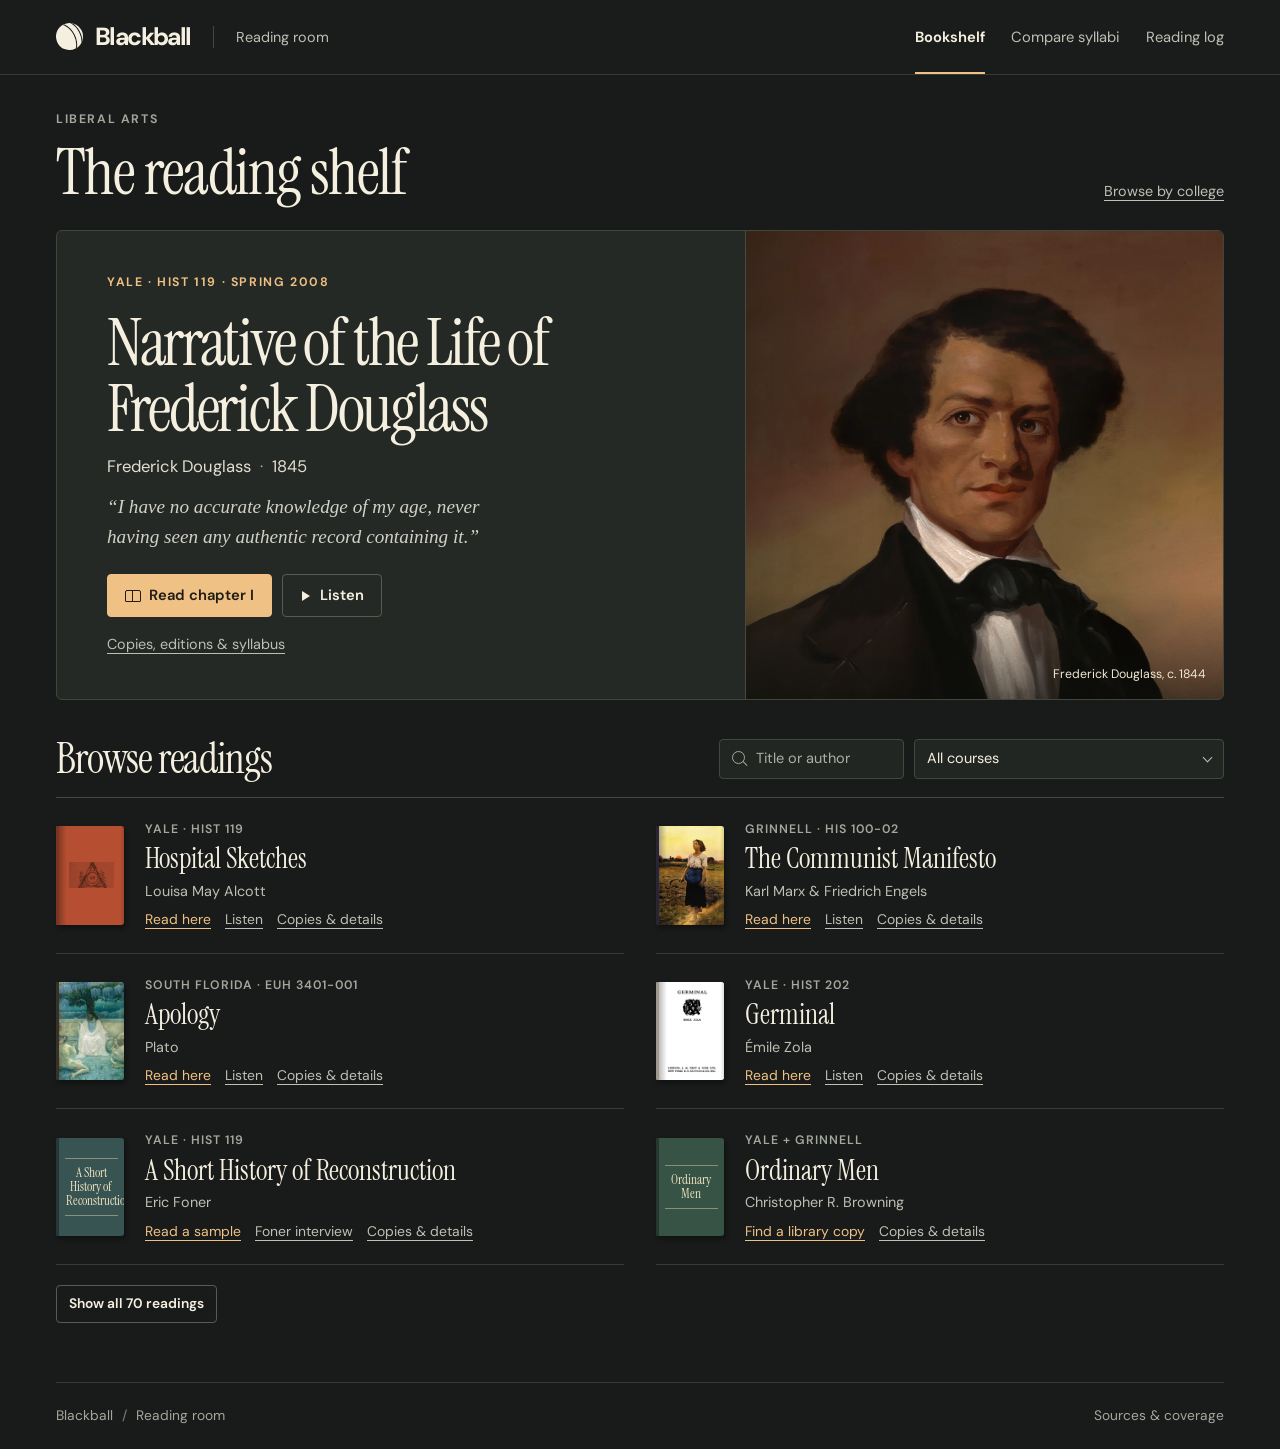
==== reading-room/web/index.html @ b0031fc2 "Add editable Blackball Reading Room source and evidence tables" ====
<!doctype html>
<html lang="en">
<head>
<meta charset="utf-8">
<meta name="viewport" content="width=device-width,initial-scale=1">
<meta name="theme-color" content="#181b1a">
<title>Blackball · Reading room</title>
<meta name="description" content="Open a reading assigned in a college history course. Read, listen, compare the syllabi and keep your place.">
<link rel="preload" href="assets/instrument.ttf" as="font" type="font/ttf" crossorigin>
<link rel="stylesheet" href="style.css">
<script defer src="paths.js"></script>
<script defer src="app.js"></script>
</head>
<body>
<a class="skip" href="#content">Skip to content</a>
<header class="masthead"><div class="wrap mast-inner">
<a class="brand" href="#shelf" aria-label="Blackball bookshelf"><span class="brandmark" aria-hidden="true"></span><b>Blackball</b></a><span class="brand-section">Reading room</span>
<nav aria-label="Main navigation"><a href="#shelf" data-nav="shelf">Bookshelf</a><a href="#compare" data-nav="compare">Compare syllabi</a><a href="#log" data-nav="log">Reading log</a></nav>
</div></header>
<main id="content" class="wrap" tabindex="-1">
<section class="loading"><p class="kicker">Liberal arts</p><h1>The reading shelf</h1><p>Opening the bookshelf…</p><a class="textlink" href="https://pressbooks.library.torontomu.ca/narrativeofthelifeoffrederickdouglass/chapter/1/">Read Frederick Douglass · Chapter I</a></section>
<noscript><p>Start in a free web edition.</p><p><a href="https://classics.mit.edu/Plato/apology.html">Plato’s Apology</a> · <a href="https://www.marxists.org/archive/marx/works/1848/communist-manifesto/ch01.htm">The Communist Manifesto</a> · <a href="https://www.gutenberg.org/cache/epub/3837/pg3837-images.html#chap01">Hospital Sketches</a> · <a href="https://standardebooks.org/ebooks/emile-zola/germinal/havelock-ellis/text/chapter-1-1">Germinal</a></p></noscript>
</main>
<footer class="wrap footer"><a href="#shelf">Blackball <span> / </span> Reading room</a><a href="#sources">Sources &amp; coverage</a></footer>
<div id="notice" class="notice" role="status" aria-live="polite"></div>
</body></html>
---- reading-room/web/style.css ----
@font-face {
  font-family:Instrument;
  src:url('assets/instrument.ttf') format('truetype');
  font-display:swap;
}
@font-face {
  font-family:'DM Sans';
  src:url('assets/dmsans.ttf') format('truetype');
  font-weight:100 900;
  font-display:swap;
}
:root {
  color-scheme:dark;
  --body:#181b1a;
  --panel:#222624;
  --raised:#2b302c;
  --paper:#f4efdf;
  --muted:#bdc0b4;
  --dim:#a3a89c;
  --gold:#efc184;
  --border:#42483f;
  --line:#363b35;
  --serif:Instrument,Georgia,serif;
  --sans:'DM Sans',Arial,sans-serif;
}
* {
  box-sizing:border-box;
}
html {
  scroll-padding-top:1.2rem;
}
body {
  margin:0;
  background:var(--body);
  color:var(--paper);
  font:1rem/1.55 var(--sans);
  -webkit-font-smoothing:antialiased;
}
body,button,input,select,textarea {
  font-family:var(--sans);
}
a {
  color:inherit;
}
button,input,select,textarea {
  font-size:1rem;
}
button,a,select,summary,input[type=date] {
  -webkit-tap-highlight-color:transparent;
}
button,select,summary {
  cursor:pointer;
}
a:focus-visible,button:focus-visible,select:focus-visible,summary:focus-visible,input:focus-visible,textarea:focus-visible {
  outline:3px solid #f4be75;
  outline-offset:4px;
}
button {
  color:inherit;
}
button:disabled {
  opacity:.43;
  cursor:default;
}
.wrap {
  width:min(1168px,calc(100% - 88px));
  margin-inline:auto;
}
.masthead {
  border-bottom:1px solid var(--line);
  background:#191c1a;
}
.mast-inner {
  min-height:74px;
  display:flex;
  align-items:center;
  gap:22px;
}
.brand {
  display:inline-flex;
  align-items:center;
  gap:12px;
  text-decoration:none;
  font-size:1.55rem;
  letter-spacing:-.065em;
}
.brand b {
  font-weight:740;
}
.brandmark {
  width:27px;
  height:27px;
  border-radius:50%;
  background:var(--paper);
  display:inline-block;
  position:relative;
  overflow:hidden;
  transform:rotate(-27deg);
}
.brandmark:before,.brandmark:after {
  content:"";
  position:absolute;
  border:1.2px solid var(--body);
  width:28px;
  height:36px;
  border-radius:50%;
  top:-5px;
  left:-11px;
}
.brandmark:after {
  left:-5px;
}
.brand-section {
  border-left:1px solid var(--border);
  padding-left:22px;
  color:var(--muted);
  font-size:.9rem;
}
.mast-inner nav {
  margin-left:auto;
  display:flex;
  align-self:stretch;
  gap:26px;
  white-space:nowrap;
}
.mast-inner nav a {
  display:flex;
  align-items:center;
  text-decoration:none;
  font-size:.92rem;
  color:var(--muted);
  position:relative;
}
.mast-inner nav a[aria-current] {
  color:var(--paper);
  font-weight:650;
}
.mast-inner nav a[aria-current]:after {
  content:"";
  height:2px;
  background:var(--gold);
  position:absolute;
  bottom:0;
  left:0;
  right:0;
}
.skip {
  position:absolute;
  left:-10000px;
  top:8px;
}
.skip:focus {
  left:10px;
  z-index:6;
  background:var(--paper);
  color:var(--body);
  padding:8px;
}
.kicker,.overline {
  font-weight:650;
  font-size:.77rem;
  letter-spacing:.13em;
  text-transform:uppercase;
  color:var(--gold);
  margin:0 0 9px;
}
.kicker {
  color:var(--dim);
}
.kicker span {
  color:var(--border);
  padding-inline:6px;
}
h1,h2,h3,p {
  margin:0;
}
h1,h2,h3 {
  line-height:1.08;
}
h1,h2,.display {
  font-family:var(--serif);
  font-weight:400;
  letter-spacing:-.025em;
}
h1 {
  font-size:clamp(3rem,5vw,4.35rem);
}
h2 {
  font-size:clamp(2rem,3.4vw,3rem);
}
h3 {
  font-weight:550;
  font-size:1.15rem;
}
button,strong,b {
  font-weight:620;
}
.pagehead {
  display:flex;
  justify-content:space-between;
  align-items:flex-end;
  gap:18px;
  padding:35px 0 23px;
}
.pagehead .aside-link {
  color:var(--muted);
  font-size:.9rem;
  text-decoration:underline;
  text-underline-offset:4px;
  margin-bottom:5px;
}
.muted,.small {
  color:var(--muted);
}
.small {
  font-size:.88rem;
  line-height:1.5;
}
.sub {
  font-size:1.03rem;
  color:var(--muted);
  margin-top:13px;
  max-width:73ch;
}
.hero {
  display:grid;
  grid-template-columns:minmax(0,1.45fr) minmax(0,1fr);
  overflow:hidden;
  border:1px solid #414639;
  border-radius:6px;
  background:#252925;
  position:relative;
  isolation:isolate;
}
.herocopy {
  padding:clamp(24px,3.6vw,49px);
  align-self:center;
}
.herocopy h2 {
  font-size:clamp(2.8rem,5.15vw,4.5rem);
  letter-spacing:-.035em;
  line-height:.99;
  max-width:15.2ch;
}
.herocopy .overline {
  margin-bottom:18px;
}
.heroauthor {
  color:#e2dfd0;
  margin:13px 0 12px;
  font-size:1.04rem;
}
.heroauthor span {
  color:var(--dim);
  margin-inline:5px;
}
.extract {
  color:#d2d1c6;
  font-family:Georgia,serif;
  font-size:clamp(1.03rem,1.55vw,1.2rem);
  line-height:1.56;
  max-width:44ch;
  font-style:italic;
}
.heroplate {
  position:relative;
  overflow:hidden;
  min-height:100%;
  background:#392e26;
}
.heroplate img {
  width:100%;
  height:100%;
  position:absolute;
  inset:0;
  object-fit:cover;
  object-position:48% 31%;
  filter:saturate(.84);
}
.heroplate:after {
  content:"";
  position:absolute;
  inset:0;
  pointer-events:none;
  background:linear-gradient(90deg,rgba(18,22,17,.30),transparent 25%),linear-gradient(0deg,rgba(12,13,10,.64),transparent 23%);
}
.heroplate figcaption {
  position:absolute;
  z-index:1;
  bottom:15px;
  right:17px;
  color:#f0e8d4;
  font-size:.77rem;
}
.heroplate {
  margin:0;
  border-left:1px solid #4b493b;
}
.actions {
  display:flex;
  flex-wrap:wrap;
  gap:10px;
  align-items:center;
  margin-top:23px;
}
.btn {
  display:inline-flex;
  background:var(--raised);
  border:1px solid #575c51;
  align-items:center;
  justify-content:center;
  gap:8px;
  color:var(--paper);
  padding:10px 17px;
  min-height:43px;
  line-height:1.3;
  text-align:center;
  border-radius:4px;
  text-decoration:none;
  font-weight:620;
  font-size:.92rem;
}
.btn.primary {
  background:var(--gold);
  border-color:var(--gold);
  color:#211d16;
}
.btn:hover {
  filter:brightness(1.12);
}
.btn.soft {
  background:transparent;
}
.btn.smallbtn {
  font-size:.86rem;
  padding:8px 12px;
  min-height:38px;
}
.textlink,.linkbutton {
  color:var(--gold);
  background:none;
  border:0;
  padding:0;
  text-decoration:underline;
  text-underline-offset:4px;
  font:inherit;
  font-size:.91rem;
  line-height:1.4;
}
.quietlink {
  color:var(--muted);
  font-size:.9rem;
  text-decoration:underline;
  text-underline-offset:4px;
}
.herofoot {
  margin-top:15px;
}
.icon-book {
  display:inline-block;
  width:16px;
  height:12px;
  border:1.5px solid currentColor;
  border-radius:2px 2px 1px 1px;
  position:relative;
}
.icon-book:before {
  content:"";
  position:absolute;
  left:46%;
  height:11px;
  top:-1px;
  border-left:1.4px solid currentColor;
}
.icon-play {
  width:0;
  height:0;
  border-top:5px solid transparent;
  border-bottom:5px solid transparent;
  border-left:8px solid currentColor;
  margin:0 2px;
}
.listing {
  margin:36px 0 0;
}
.sectitle {
  display:flex;
  gap:15px;
  justify-content:space-between;
  align-items:center;
  border-bottom:1px solid var(--border);
  padding-bottom:15px;
}
.sectitle h2 {
  font-size:clamp(2.05rem,3.3vw,2.8rem);
}
.filters {
  display:flex;
  gap:10px;
  align-items:center;
  flex-wrap:wrap;
}
.control,input[type=search],select,input[type=date],textarea {
  border:1px solid var(--border);
  border-radius:4px;
  background:#222622;
  color:var(--paper);
  font:inherit;
  font-size:.91rem;
  padding:8px 12px;
  min-height:40px;
}
select {
  max-width:100%;
  appearance:none;
  background:#222622 linear-gradient(45deg,transparent,transparent) no-repeat;
  min-width:0;
  padding-right:33px;
}
.select-wrap {
  position:relative;
  display:inline-block;
  min-width:0;
}
.select-wrap:after {
  content:"";
  position:absolute;
  pointer-events:none;
  right:13px;
  top:calc(50% - 5px);
  width:6px;
  height:6px;
  transform:rotate(45deg);
  border-right:1.5px solid var(--muted);
  border-bottom:1.5px solid var(--muted);
}
.searchbox {
  position:relative;
  display:block;
}
.searchbox:before {
  content:"";
  position:absolute;
  left:13px;
  top:12px;
  width:11px;
  height:11px;
  border-radius:100%;
  border:1.5px solid var(--dim);
  pointer-events:none;
}
.searchbox:after {
  content:"";
  position:absolute;
  left:23px;
  top:24px;
  width:6px;
  border-top:1.5px solid var(--dim);
  transform:rotate(45deg);
  pointer-events:none;
}
.searchbox input {
  padding-left:36px;
  width:185px;
}
.searchbox input::placeholder,textarea::placeholder {
  color:#abb0a5;
}
.books {
  display:grid;
  grid-template-columns:repeat(2,minmax(0,1fr));
  column-gap:32px;
}
.bookrow {
  display:grid;
  grid-template-columns:71px minmax(0,1fr);
  gap:18px;
  align-items:center;
  padding:22px 0;
  border-bottom:1px solid var(--line);
}
.bookrow .meta {
  font-size:.77rem;
  letter-spacing:.08em;
  font-weight:600;
  text-transform:uppercase;
  color:var(--dim);
  margin-bottom:5px;
}
.booktitle {
  font:400 1.78rem/1.07 var(--serif);
  text-decoration:none;
}
.booktitle:hover,.footer a:hover,.mast-inner nav a:hover {
  color:var(--gold);
}
.byline {
  color:var(--muted);
  font-size:.9rem;
  margin-top:4px;
}
.rowacts {
  margin-top:7px;
  display:flex;
  flex-wrap:wrap;
  gap:14px;
  align-items:center;
}
.rowacts a {
  font-size:.87rem;
}
.bookcover {
  display:flex;
  align-items:center;
  justify-content:center;
  position:relative;
  overflow:hidden;
  width:68px;
  aspect-ratio:.69;
  border-left:3px solid #0005;
  border-radius:1px 3px 3px 1px;
  background:hsl(var(--hue,75) 20% 27%);
  color:#f3e7c2;
  box-shadow:2px 3px 5px #0005;
  text-decoration:none;
}
.bookcover img {
  height:100%;
  width:100%;
  object-fit:cover;
}
.bookcover span {
  position:absolute;
  border-block:1px solid #f2e0ad70;
  max-width:81%;
  text-align:center;
  font:400 .8rem/1.1 var(--serif);
  padding:7px 1px;
}
.bookcover.alcottc {
  background:#b64f32;
}
.bookcover.alcottc img {
  width:70%;
  height:55%;
  object-fit:contain;
  filter:grayscale(1);
  mix-blend-mode:multiply;
}
.bookcover.germinalc {
  background:#eee5d3;
}
.bookcover.germinalc img {
  object-fit:cover;
}
.bookcover.plate:after {
  content:"";
  inset:0;
  position:absolute;
  background:linear-gradient(90deg,#0004 0,transparent 12%,transparent 94%,#0002);
}
.more {
  margin:20px 0 4px;
}
.footer {
  margin-top:55px;
  display:flex;
  align-items:center;
  justify-content:space-between;
  border-top:1px solid var(--line);
  padding:22px 0;
  color:var(--dim);
  font-size:.86rem;
}
.footer a {
  color:inherit;
  text-decoration:none;
}
.footer span {
  padding-inline:5px;
  color:#7a8177;
}
.crumbs {
  display:flex;
  flex-wrap:wrap;
  align-items:center;
  gap:10px;
  color:var(--dim);
  font-size:.88rem;
  margin:28px 0 17px;
}
.crumbs a {
  text-underline-offset:3px;
}
.crumbs i {
  color:#788172;
  font-style:normal;
}
.subhead {
  margin:10px 0 24px;
}
.subhead h1 {
  max-width:24ch;
}
.subhead .author {
  margin:8px 0;
  color:var(--muted);
  font-size:1.13rem;
}
.grid-detail {
  display:grid;
  grid-template-columns:minmax(0,1.4fr) minmax(252px,.72fr);
  gap:36px;
  align-items:start;
}
.box,.compare-card {
  background:var(--panel);
  border:1px solid var(--border);
  border-radius:5px;
  padding:23px;
}
.box h2 {
  margin-bottom:12px;
  font-size:2.15rem;
}
.stack>*+* {
  margin-top:13px;
}
.sourceLine {
  display:flex;
  flex-wrap:wrap;
  gap:12px;
}
.sourceLine a,.sources a,.bodylinks a {
  color:var(--gold);
  text-underline-offset:4px;
}
.sourceLine {
  font-size:.89rem;
}
.softline {
  border:0;
  border-top:1px solid var(--line);
  margin:17px 0;
}
.detail-section {
  margin:28px 0;
}
.detail-section>h2 {
  font-size:2.4rem;
  margin-bottom:15px;
}
.fold {
  border-bottom:1px solid var(--border);
}
.fold:first-of-type {
  border-top:1px solid var(--border);
}
summary {
  padding:16px 0;
  line-height:1.3;
  list-style:none;
  font-weight:600;
  display:flex;
  gap:12px;
  align-items:center;
  justify-content:space-between;
}
summary::-webkit-details-marker {
  display:none;
}
summary:after {
  content:"+";
  font-size:1.35rem;
  color:var(--gold);
  font-weight:400;
}
details[open]>summary:after {
  content:"−";
}
.copyline {
  display:block;
  padding:0 0 14px;
}
.copyline a {
  color:var(--gold);
  text-underline-offset:3px;
}
.copyline p {
  color:var(--muted);
  font-size:.91rem;
  margin:3px 0 0;
}
.little {
  font-size:.85rem;
}
.shelf-intro {
  margin:10px 0 0;
}
.panel-group {
  display:grid;
  grid-template-columns:repeat(2,minmax(0,1fr));
  gap:18px;
  margin:22px 0;
}
.compare-card label,.field-label {
  display:block;
  font-size:.87rem;
  font-weight:650;
  color:var(--muted);
  margin-bottom:7px;
}
.compare-card .select-wrap,.compare-card select {
  width:100%;
}
.compare-card h3 {
  margin:14px 0 6px;
  font:400 1.65rem/1.15 var(--serif);
}
.tabs,.seg {
  display:flex;
  gap:5px;
  flex-wrap:wrap;
}
.tabs {
  border-bottom:1px solid var(--border);
  padding-bottom:12px;
}
.tabs button,.seg button {
  background:transparent;
  border:1px solid var(--border);
  border-radius:4px;
  color:var(--muted);
  padding:7px 12px;
  font-size:.9rem;
}
.tabs button[aria-pressed=true],.seg button[aria-pressed=true] {
  background:#343b31;
  border-color:#788269;
  color:var(--paper);
}
.count {
  font-variant-numeric:tabular-nums;
  color:var(--gold);
  margin-left:6px;
}
.compare-result {
  display:grid;
  grid-template-columns:minmax(190px,.9fr) minmax(0,1.1fr);
  gap:22px;
  border-bottom:1px solid var(--line);
  padding:17px 0;
}
.compare-result a:first-child {
  font:400 1.7rem/1.1 var(--serif);
  text-decoration:none;
}
.compare-result .small a {
  font:inherit;
  text-decoration:underline;
  color:var(--gold);
}
.unknown-form {
  margin-top:28px;
}
.unknown-form input {
  width:min(100%,400px);
}
.resultlist {
  padding:8px 0;
}
.resultlist>p {
  margin:8px 0;
}
.empty {
  padding:26px 0;
  color:var(--muted);
}
.reader {
  max-width:740px;
  margin:0 auto;
}
.readerhead {
  padding:20px 0 14px;
  border-bottom:1px solid var(--border);
  display:flex;
  justify-content:space-between;
  align-items:center;
  gap:12px;
  flex-wrap:wrap;
}
.readerhead .quietlink {
  font-size:.88rem;
}
.reader-tool {
  display:flex;
  align-items:center;
  gap:13px;
  flex-wrap:wrap;
}
.reader .kicker {
  margin-top:36px;
}
.reader h1 {
  font-size:clamp(2.6rem,5vw,3.65rem);
}
.readmeta {
  margin-top:8px;
}
.readbody {
  padding:22px 0 18px;
  color:#eeeadd;
  font:400 clamp(1.14rem,1.9vw,1.38rem)/1.67 Georgia,'Times New Roman',serif;
}
.readbody p {
  white-space:pre-line;
  margin:0 0 1em;
}
.readbody p:last-child {
  margin-bottom:0;
}
.readbody.short {
  max-width:39ch;
  background:var(--panel);
  border:1px solid var(--border);
  border-radius:5px;
  padding:24px;
  margin:21px 0;
}
.pager {
  display:flex;
  align-items:center;
  justify-content:space-between;
  gap:12px;
  padding:15px 0;
  border-top:1px solid var(--border);
  border-bottom:1px solid var(--border);
}
.readerlow {
  margin-top:23px;
}
.progress {
  height:3px;
  overflow:hidden;
  border-radius:5px;
  background:var(--border);
  margin:16px 0 0;
}
.progress i {
  display:block;
  height:100%;
  background:var(--gold);
}
.formline {
  display:flex;
  gap:10px;
  align-items:center;
  flex-wrap:wrap;
}
.notebox textarea {
  resize:vertical;
  width:100%;
  min-height:86px;
  margin-bottom:10px;
}
.notebox {
  padding:10px 0 17px;
}
.note {
  border-left:2px solid #606951;
  padding-left:14px;
  margin:13px 0;
}
.note div {
  white-space:pre-wrap;
  overflow-wrap:anywhere;
}
.note time {
  color:var(--dim);
  font-size:.83rem;
}
.notice {
  position:fixed;
  z-index:5;
  bottom:18px;
  left:50%;
  transform:translateX(-50%);
  box-shadow:0 5px 20px #0004;
  color:var(--body);
  background:var(--paper);
  border-radius:5px;
  font-size:.9rem;
  max-width:calc(100% - 28px);
  text-align:center;
}
.notice:not(:empty) {
  padding:10px 18px;
}
.logitem {
  padding:19px 0;
  border-bottom:1px solid var(--border);
}
.logitem h3 {
  font:400 1.9rem/1.15 var(--serif);
}
.logitem h3 a {
  text-decoration:none;
}
.logmeta {
  margin:7px 0;
  color:var(--muted);
  font-size:.92rem;
}
.logfoot {
  margin:12px 0;
  color:var(--muted);
  font-size:.88rem;
}
.sources .box {
  margin:14px 0;
}
.sources h3 {
  font:400 1.9rem/1.12 var(--serif);
  margin-bottom:5px;
}
.source-nav {
  display:flex;
  gap:12px;
  flex-wrap:wrap;
  margin-top:12px;
}
.tabtext {
  font-size:.85rem;
  letter-spacing:.04em;
}
.player audio {
  width:100%;
  margin:17px 0 6px;
}
.player-grid {
  display:grid;
  grid-template-columns:1fr 1fr;
  gap:14px;
  margin-top:19px;
}
.player-grid select,.player-grid .select-wrap {
  width:100%;
}
.player .sectitle {
  align-items:flex-end;
}
.readerActions {
  margin:17px 0;
}
.hidden,[hidden] {
  display:none!important;
}
.sr-only {
  position:absolute;
  width:1px;
  height:1px;
  padding:0;
  margin:-1px;
  overflow:hidden;
  clip:rect(0,0,0,0);
  white-space:nowrap;
  border:0;
}
.loading {
  padding:45px 0;
}
.loading p {
  margin:10px 0;
}
.divider {
  color:var(--dim);
  padding:0 5px;
}
.logempty {
  max-width:580px;
  padding:29px 0;
}
.logempty .extract {
  margin-top:12px;
}
.logempty .actions {
  margin-top:18px;
}
@media(min-width:1280px) {
  .hero {
    grid-template-columns:1.44fr 1fr;
  }
  .herocopy {
    padding:42px 50px;
  }
  .herocopy h2 {
    max-width:16ch;
  }
}
@media(max-width:820px) {
  .wrap {
    width:calc(100% - 44px);
  }
  .mast-inner {
    gap:14px;
  }
  .mast-inner nav {
    gap:17px;
  }
  .brand-section {
    padding-left:14px;
  }
  .hero {
    grid-template-columns:1.45fr 1fr;
  }
  .herocopy {
    padding:28px;
  }
  .bookrow {
    gap:13px;
    grid-template-columns:56px minmax(0,1fr);
  }
  .bookcover {
    width:53px;
  }
  .books {
    column-gap:24px;
  }
  .grid-detail {
    grid-template-columns:1fr;
    gap:18px;
  }
  .booktitle {
    font-size:1.55rem;
  }
  .sectitle {
    align-items:flex-start;
    gap:12px;
  }
  .filters {
    justify-content:flex-end;
  }
  .searchbox input {
    width:157px;
  }
}
@media(max-width:620px) {
  .wrap {
    width:calc(100% - 32px);
  }
  .mast-inner {
    min-height:auto;
    flex-wrap:wrap;
    gap:0;
    padding-top:12px;
  }
  .brand {
    font-size:1.38rem;
    gap:9px;
  }
  .brandmark {
    height:23px;
    width:23px;
  }
  .brand-section {
    font-size:.83rem;
    margin-left:15px;
    padding-left:15px;
  }
  .mast-inner nav {
    width:100%;
    margin:4px 0 0;
    justify-content:space-between;
    gap:15px;
  }
  .mast-inner nav a {
    padding:9px 1px 11px;
    font-size:.88rem;
  }
  .pagehead {
    padding:22px 0 14px;
    align-items:center;
  }
  .pagehead .aside-link {
    font-size:.82rem;
    margin:16px 0 0;
  }
  .pagehead h1 {
    font-size:2.95rem;
  }
  .kicker,.overline {
    font-size:.72rem;
  }
  .hero {
    display:grid;
    grid-template-columns:minmax(0,1fr) 32%;
    align-items:stretch;
  }
  .herocopy {
    padding:20px 16px;
    position:static;
    display:contents;
  }
  .herocopy .overline,.herocopy h2,.heroauthor,.extract.heroquote,.herocopy .actions,.herofoot {
    grid-column:1;
    z-index:1;
    position:relative;
  }
  .herocopy .overline {
    margin:17px 0 9px 15px;
    font-size:.67rem;
    letter-spacing:.08em;
    max-width:94%;
  }
  .herocopy h2 {
    font-size:clamp(2rem,7.2vw,2.75rem);
    line-height:1;
    letter-spacing:-.025em;
    margin:0 0 0 15px;
    max-width:none;
  }
  .heroauthor {
    margin:9px 0 7px 15px;
    font-size:.86rem;
  }
  .extract.heroquote {
    display:none;
  }
  .herocopy .actions {
    grid-column:1 / -1;
    gap:8px;
    margin:7px 14px 0;
  }
  .herocopy .actions .btn {
    min-height:42px;
    padding:9px 13px;
  }
  .herofoot {
    grid-column:1/-1;
    margin:9px 14px 13px;
  }
  .herofoot a {
    font-size:.82rem;
  }
  .heroplate {
    grid-column:2;
    grid-row:1/4;
    width:100%;
    min-height:120px;
    border-left:0;
    position:relative;
    align-self:stretch;
  }
  .heroplate:after {
    background:linear-gradient(90deg,#252925,transparent 16%),linear-gradient(0deg,#252925 0%,transparent 20%);
  }
  .heroplate img {
    object-position:50% 25%;
  }
  .heroplate figcaption {
    display:none;
  }
  .listing {
    margin-top:25px;
  }
  .sectitle {
    flex-direction:column;
    padding-bottom:11px;
  }
  .sectitle h2 {
    font-size:2.05rem;
  }
  .filters {
    width:100%;
    display:grid;
    grid-template-columns:minmax(0,1fr) minmax(0,.95fr);
    gap:8px;
  }
  .filters>* {
    min-width:0;
  }
  .filters input,.filters select {
    width:100%;
    font-size:.85rem;
  }
  .books {
    grid-template-columns:1fr;
  }
  .bookrow {
    padding:15px 0;
    grid-template-columns:49px minmax(0,1fr);
    gap:14px;
  }
  .bookcover {
    width:47px;
  }
  .bookrow .meta {
    font-size:.7rem;
    margin-bottom:4px;
  }
  .booktitle {
    font-size:1.5rem;
  }
  .byline,.rowacts a {
    font-size:.84rem;
  }
  .rowacts {
    margin-top:4px;
  }
  .panel-group,.player-grid {
    grid-template-columns:1fr;
    gap:12px;
  }
  .box,.compare-card {
    padding:17px;
  }
  .compare-result {
    grid-template-columns:1fr;
    gap:7px;
  }
  .compare-result a:first-child {
    font-size:1.5rem;
  }
  .readerhead {
    padding-top:15px;
  }
  .reader .kicker {
    margin-top:24px;
  }
  .reader-tool {
    gap:8px;
  }
  .readbody {
    line-height:1.58;
  }
  .pager .small {
    font-size:.77rem;
    text-align:center;
  }
  .tabs button {
    font-size:.82rem;
    min-height:39px;
  }
  .grid-detail {
    gap:12px;
  }
  .footer {
    margin-top:34px;
    padding:20px 0;
    gap:12px;
    font-size:.8rem;
  }
  .crumbs {
    margin:18px 0 12px;
  }
  .player .sectitle {
    align-items:stretch;
  }
  .sub {
    font-size:.94rem;
  }
}
@media(prefers-reduced-motion:reduce) {
  * {
    scroll-behavior:auto!important;
  }
}
.path-choice {
  display:flex!important;
  align-items:center;
  gap:12px;
  cursor:pointer;
}
.path-choice input {
  accent-color:var(--gold);
  width:19px;
  height:19px;
}
.path-coverage {
  margin:5px 0 22px;
}
.path-courses .compare-card h3 {
  margin-top:12px;
}

.path-rule { margin-top: 12px; }
.path-card-scope { margin: 9px 0; }
.path-card:has(input:checked) { border-color: var(--gold); }
.path-card .path-choice input { flex: none; }
.path-coverage { margin: 12px 0 0; }
.review-status { color: var(--gold); margin-top: 9px; }
.start-note { margin-top: 15px; }
.mirror { margin-top: 6px; }
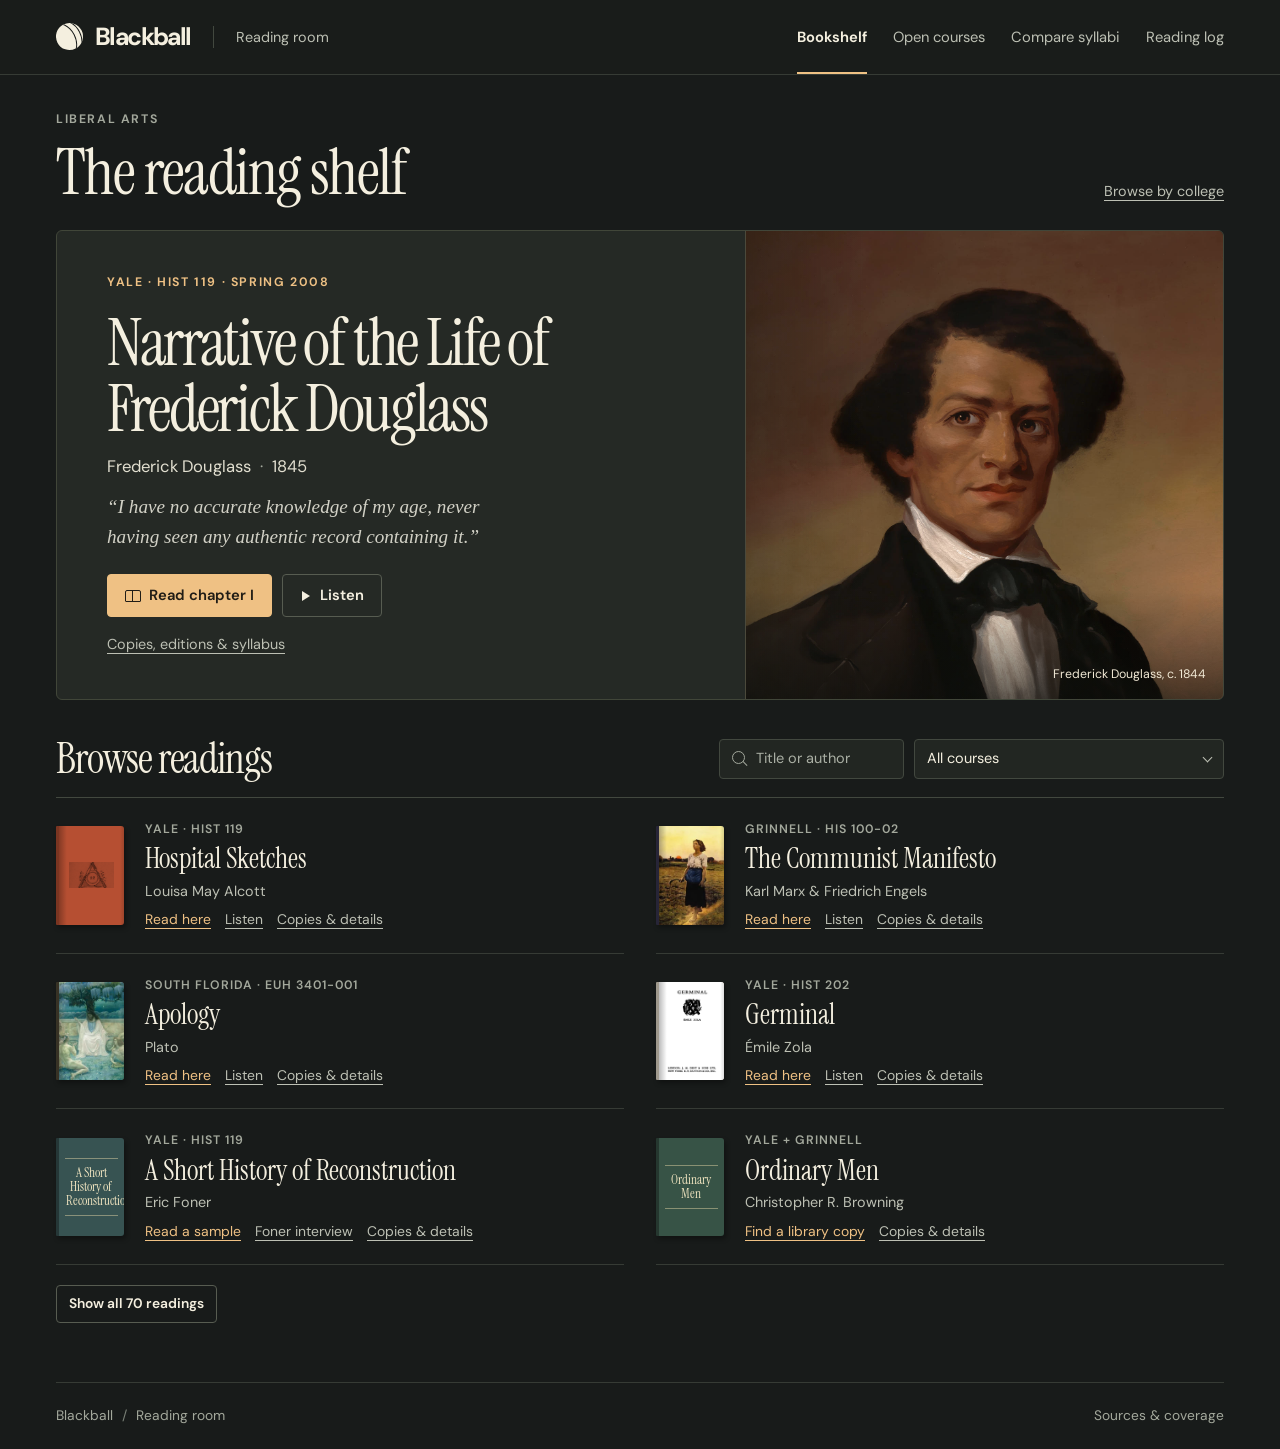
==== commit 82646933: "Index open courses and give readers a private study journal" ====
--- a/reading-room/web/index.html
+++ b/reading-room/web/index.html
@@ -9,13 +9,14 @@
 <link rel="preload" href="assets/instrument.ttf" as="font" type="font/ttf" crossorigin>
 <link rel="stylesheet" href="style.css">
 <script defer src="paths.js"></script>
+<script defer src="study.js"></script>
 <script defer src="app.js"></script>
 </head>
 <body>
 <a class="skip" href="#content">Skip to content</a>
 <header class="masthead"><div class="wrap mast-inner">
 <a class="brand" href="#shelf" aria-label="Blackball bookshelf"><span class="brandmark" aria-hidden="true"></span><b>Blackball</b></a><span class="brand-section">Reading room</span>
-<nav aria-label="Main navigation"><a href="#shelf" data-nav="shelf">Bookshelf</a><a href="#compare" data-nav="compare">Compare syllabi</a><a href="#log" data-nav="log">Reading log</a></nav>
+<nav aria-label="Main navigation"><a href="#shelf" data-nav="shelf">Bookshelf</a><a href="#open" data-nav="open">Open courses</a><a href="#compare" data-nav="compare">Compare syllabi</a><a href="#log" data-nav="log">Reading log</a></nav>
 </div></header>
 <main id="content" class="wrap" tabindex="-1">
 <section class="loading"><p class="kicker">Liberal arts</p><h1>The reading shelf</h1><p>Opening the bookshelf…</p><a class="textlink" href="https://pressbooks.library.torontomu.ca/narrativeofthelifeoffrederickdouglass/chapter/1/">Read Frederick Douglass · Chapter I</a></section>
--- a/reading-room/web/style.css
+++ b/reading-room/web/style.css
@@ -1291,3 +1291,26 @@
 .review-status { color: var(--gold); margin-top: 9px; }
 .start-note { margin-top: 15px; }
 .mirror { margin-top: 6px; }
+
+.study-first {display:grid;grid-template-columns:3fr 2fr;gap:2rem;align-items:center;background:var(--panel);border-block:1px solid var(--border);padding:clamp(1.25rem,3vw,2.5rem);margin-bottom:2rem}
+.study-first h2,.study-first h3,.study-hit h3,.study-journal h2 {margin:0}
+.study-first p {max-width:57ch}
+.study-choices {display:grid;gap:.6rem;padding-left:1.6rem;border-left:1px solid var(--border)}
+.study-filters {display:grid;grid-template-columns:1fr 1fr 1fr;gap:1rem}
+.study-field {display:grid;gap:.3rem;color:var(--muted);font-size:.9rem;min-width:0}
+.study-field input,.study-field select,.study-field textarea {width:100%;background:var(--body);color:var(--paper);border:1px solid var(--border);border-radius:4px;padding:.55rem .65rem}
+.study-hit {display:flex;align-items:center;justify-content:space-between;gap:1rem;padding:.85rem 0;border-top:1px solid var(--line)}
+.study-hit .overline,.study-hit p {margin:.15rem 0}
+.study-hit h3 a {text-decoration:none}.study-hit h3 a:hover {text-decoration:underline}
+.study-form {display:grid;align-content:start;gap:.7rem;margin:.8rem 0 1.2rem}
+.study-form button,.study-recovery button {justify-self:start}
+.study-error {color:var(--gold)}.study-error:empty {display:none}
+.study-account {display:flex;justify-content:space-between;align-items:center}
+.study-recovery {display:grid;gap:.65rem}.study-recovery code {overflow-wrap:anywhere;user-select:all}
+.study-answer {white-space:pre-line}
+.study-directories {display:grid;grid-template-columns:1fr 1fr;gap:0 1rem}
+@media(max-width:620px) {
+  .study-first,.study-filters,.study-directories {grid-template-columns:1fr}
+  .study-first {gap:1.1rem}.study-choices {padding:1rem 0 0;border-left:0;border-top:1px solid var(--border)}
+  .study-hit {display:block}.mast-inner nav {flex-wrap:wrap;gap:0 .7rem}
+}
